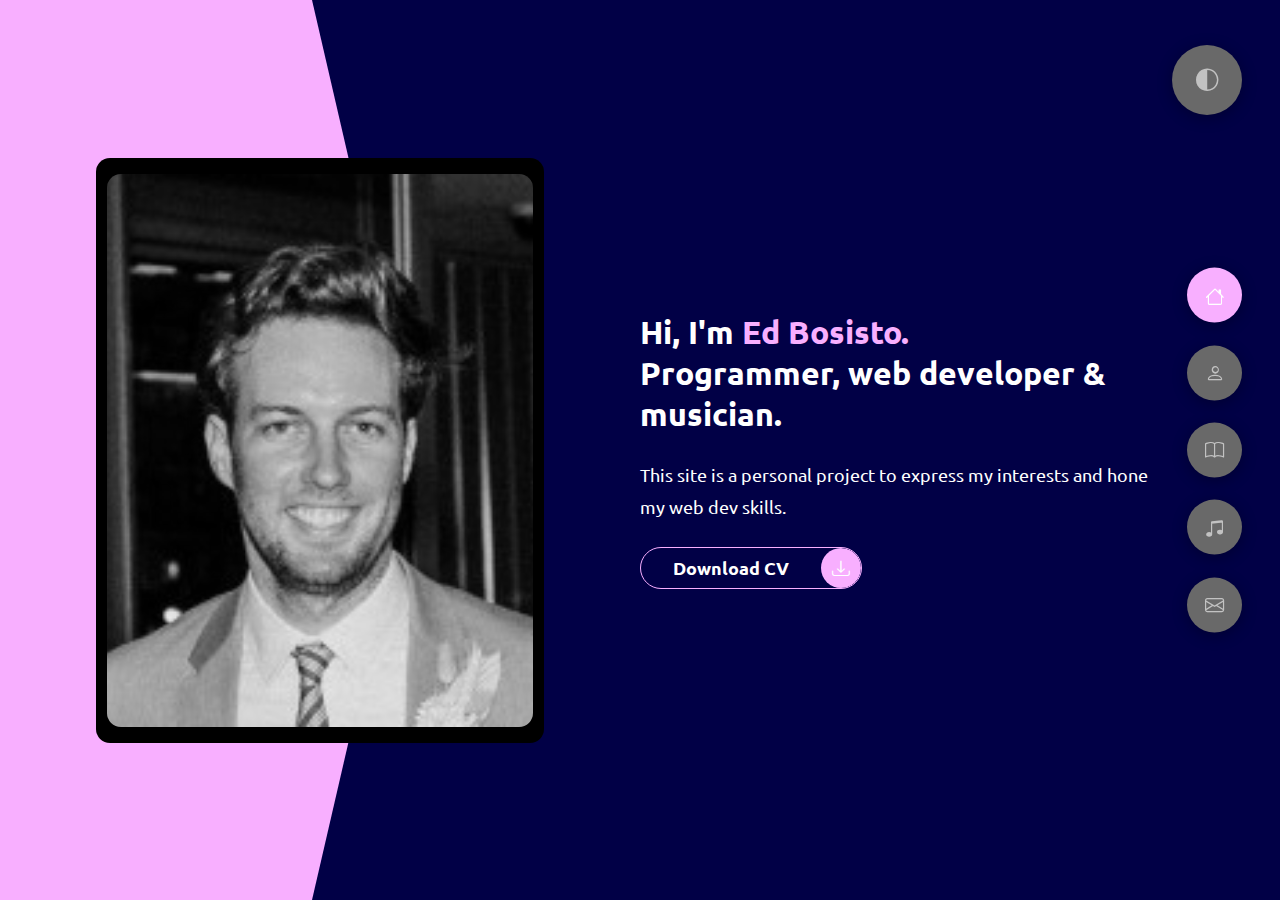
==== index.html @ 9affca3f "updated primary secondary colours" ====
<!DOCTYPE html>
<html lang="en">
<head>
    <meta charset="UTF-8">
    <meta http-equiv="X-UA-Compatible" content="IE=edge">
    <meta name="viewport" content="width=device-width, initial-scale=1.0">
    <title>Ed Bosisto</title>

    <link rel="stylesheet" href="styles/styles.css">

    <!-- Google fonts -->
    <link rel="preconnect" href="https://fonts.googleapis.com">
    <link rel="preconnect" href="https://fonts.gstatic.com" crossorigin>
    <link href="https://fonts.googleapis.com/css2?family=Ubuntu:ital,wght@0,300;0,400;0,500;1,300;1,400&display=swap" rel="stylesheet">

    <!-- Bootstrap icons -->
    <link rel="stylesheet" href="https://cdn.jsdelivr.net/npm/bootstrap-icons@1.9.1/font/bootstrap-icons.css">

    <!-- Favicon -->
    <link rel="icon" href="img/EB-blue-favicon.png">

</head>

<body class="main-content">
    <header class="section sec1 header active" id="home">
        <div class="header-content">
            <div class="left-header">
                <div class="h-shape"></div>
                <div class="image">
                    <img src="img/edbosisto-mug-square.jpg" alt="profile photo">
                </div>
            </div>
            <div class="right-header">
                <h1 class="name">
                    Hi, I'm <span>Ed Bosisto.</span><br>
                    Programmer, web developer & musician.
                </h1>
                <p>
                    This site is a personal project to express my interests and hone my web dev skills.
                </p>
                <div class="btn-con">
                    <a href="files/CV_Edward_Bosisto_2023.pdf" class="main-btn" download="CV_Edward_Bosisto_2023">
                        <span class="btn-text">Download CV</span>
                        <span class="btn-icon"><i class="bi bi-download"></i></span>
                    </a>
                </div>
            </div>
        </div>
    </header>
    <main>
        <section class="section sec2" id="about">
            <div class="main-title">
                <h2>About <span>me</span></h2>
            </div>
            <div class="about-container">
                <div class="left-about">
                    <h4>All about me</h4>
                    <p>I'm an Aussie dad, living in Luxembourg. A self-taught programmer and web developer, I also enjoy playing and recording my own music. I'm currently busy building a company and web app to assist regulated businesses in Luxembourg comply with the local regulator.</p>
                    <div class="btn-con">
                        <a href="files/CV_Edward_Bosisto_2023.pdf" class="main-btn" download="CV_Edward_Bosisto_2023">
                            <span class="btn-text">Download CV</span>
                            <span class="btn-icon"><i class="bi bi-download"></i></span>
                        </a>
                    </div>
                </div>
                <div class="right-about">
                    <div class="about-item">
                        <div class="abt-text">
                            <p class="large-text">30+</p>
                            <p class="small-text">Projects <br> Completed</p>
                        </div>
                    </div>
                    <div class="about-item">
                        <div class="abt-text">
                            <p class="large-text">2</p>
                            <p class="small-text">Beaut <br> kids</p>
                        </div>
                    </div>
                    <div class="about-item">
                        <div class="abt-text">
                            <p class="large-text">8+</p>
                            <p class="small-text">Years of <br> marketing & management</p>
                        </div>
                    </div>
                    <div class="about-item">
                        <div class="abt-text">
                            <p class="large-text">∞</p>
                            <p class="small-text">Opportunities <br> ahead</p>
                        </div>
                    </div>
                </div>
            </div>
            <div class="about-stats">
                <h4 class="stat-title">My Skills</h4>
                <div class="progress-bars">
                    <div class="progress-bar">
                        <p class="progress-title">html5</p>
                        <div class="progress-con">
                            <div class="progress">
                                <span class="html"></span>
                            </div>
                        </div>
                    </div>
                    <div class="progress-bar">
                        <p class="progress-title">css</p>
                        <div class="progress-con">
                            <div class="progress">
                                <span class="css"></span>
                            </div>
                        </div>
                    </div>
                    <div class="progress-bar">
                        <p class="progress-title">js</p>
                        <div class="progress-con">
                            <div class="progress">
                                <span class="js"></span>
                            </div>
                        </div>
                    </div>
                    <div class="progress-bar">
                        <p class="progress-title">python</p>
                        <div class="progress-con">
                            <div class="progress">
                                <span class="python"></span>
                            </div>
                        </div>
                    </div>
                    <div class="progress-bar">
                        <p class="progress-title">C</p>
                        <div class="progress-con">
                            <div class="progress">
                                <span class="c"></span>
                            </div>
                        </div>
                    </div>
                    <div class="progress-bar">
                        <p class="progress-title">SQL</p>
                        <div class="progress-con">
                            <div class="progress">
                                <span class="sql"></span>
                            </div>
                        </div>
                    </div>
                    <div class="progress-bar">
                        <p class="progress-title">django</p>
                        <div class="progress-con">
                            <div class="progress">
                                <span class="django"></span>
                            </div>
                        </div>
                    </div>
                    <div class="progress-bar">
                        <p class="progress-title">flask</p>
                        <div class="progress-con">
                            <div class="progress">
                                <span class="flask"></span>
                            </div>
                        </div>
                    </div>
                    <div class="progress-bar">
                        <p class="progress-title">NodeJS</p>
                        <div class="progress-con">
                            <div class="progress">
                                <span class="nodejs"></span>
                            </div>
                        </div>
                    </div>
                    <div class="progress-bar">
                        <p class="progress-title">React</p>
                        <div class="progress-con">
                            <div class="progress">
                                <span class="react"></span>
                            </div>
                        </div>
                    </div>
                    <div class="progress-bar">
                        <p class="progress-title">ML</p>
                        <div class="progress-con">
                            <div class="progress">
                                <span class="ml"></span>
                            </div>
                        </div>
                    </div>
                </div>
            </div>
            <h4 class="stat-title">My Timeline</h4>
            <div class="timeline">
                <div class="timeline-item">
                    <div class="tl-icon">
                        <i class="bi bi-briefcase"></i>
                    </div>
                    <p class="tl-duration">2022 - present</p>
                    <h5>Director and developer <span>- DesC Compliance Solutions</span></h5>
                    <p>
                        My current project is DesC Compliance Solutions. I am leading development of a web app which will assist regulated businesses in Luxembourg comply with the local regulator.
                    </p>
                </div>
                <div class="timeline-item">
                    <div class="tl-icon">
                        <i class="bi bi-briefcase"></i>
                    </div>
                    <p class="tl-duration">2016 - 2020</p>
                    <h5>Branch Manager <span>- Mitchells Europe</span></h5>
                    <p>
                        Responsible for the day to day operations of Mitchells' European office. Amongst many other tasks, I focussed mainly on expanding, fostering and coordinating all customer and supplier relationships in the EU region. 
                    </p>
                </div>
                <div class="timeline-item">
                    <div class="tl-icon">
                        <i class="bi bi-briefcase"></i>
                    </div>
                    <p class="tl-duration">2013 - 2016</p>
                    <h5>Marketing & Comms Manager <span>- Mitchells Group</span></h5>
                    <p>
                        I oversaw all marketing and branding assignments for the set-up of Mitchells' new branch in Europe. Once established, my role shifted into business development and procurement. 
                    </p>
                </div>
                <div class="timeline-item">
                    <div class="tl-icon">
                        <i class="bi bi-briefcase"></i>
                    </div>
                    <p class="tl-duration">2011 - 2013</p>
                    <h5>Marketing & Comms Exec <span>- Mitchells Equipment</span></h5>
                    <p>
                        Leading a small marketing team, I was responsible for all marketing decisions within the company, including but not limited to; the website, product brocures, competitor research, and trade show attendance.
                    </p>
                </div>
            </div>
        </section>
        <section class="section sec3" id="portfolio">
            <div class="main-title">
                <h2>My <span>Portfolio</span></h2>
            </div>
            <p class="port-text">
                Here are some examples of my work.
            </p>
            <div class="portfolios">
                <div class="portfolio-item">
                    <div class="image">
                        <img src="img/port10.jpg" alt="">
                    </div>
                    <div class="hover-items">
                        <h3>Aussie Day Trader</h3>
                        <div class="icons">
                            <a href="https://github.com/edbosisto/stock-predictor" class="icon" target="_blank">
                                <i class="bi bi-github"></i>
                            </a>
                        </div>
                    </div>
                </div>
                <div class="portfolio-item">
                    <div class="image">
                        <img src="img/port1.png" alt="">
                    </div>
                    <div class="hover-items">
                        <h3>Spotify Playlist Generator</h3>
                        <div class="icons">
                            <a href="https://github.com/edbosisto/Spotify-playlist-generator-python" class="icon" target="_blank">
                                <i class="bi bi-github"></i>
                            </a>
                        </div>
                    </div>
                </div>
                <div class="portfolio-item">
                    <div class="image">
                        <img src="img/port2.png" alt="">
                    </div>
                    <div class="hover-items">
                        <h3>CS50 Final Project - Sports Tipping App</h3>
                        <div class="icons">
                            <a href="https://github.com/edbosisto/t20-tipping" class="icon" target="_blank">
                                <i class="bi bi-github"></i>
                            </a>
                            <a href="https://youtu.be/5MZWWCkBKIg" class="icon" target="_blank">
                                <i class="bi bi-youtube"></i>
                            </a>
                        </div>
                    </div>
                </div>
                <div class="portfolio-item">
                    <div class="image">
                        <img src="img/port3.png" alt="">
                    </div>
                    <div class="hover-items">
                        <h3>Flight Deal Finder</h3>
                        <div class="icons">
                            <a href="https://github.com/edbosisto/flight-deal-finder" class="icon" target="_blank">
                                <i class="bi bi-github"></i>
                            </a>
                        </div>
                    </div>
                </div>
                <div class="portfolio-item">
                    <div class="image">
                        <img src="img/port4.png" alt="">
                    </div>
                    <div class="hover-items">
                        <h3>Surf Alert</h3>
                        <div class="icons">
                            <a href="https://github.com/edbosisto/Surf-alert" class="icon" target="_blank">
                                <i class="bi bi-github"></i>
                            </a>
                        </div>
                    </div>
                </div>
                <div class="portfolio-item">
                    <div class="image">
                        <img src="img/port5.png" alt="">
                    </div>
                    <div class="hover-items">
                        <h3>Machine Learning - Neural Networks</h3>
                        <div class="icons">
                            <a href="https://github.com/edbosisto/deep-neural-network-example" class="icon" target="_blank">
                                <i class="bi bi-github"></i>
                            </a>
                        </div>
                    </div>
                </div>
                <div class="portfolio-item">
                    <div class="image">
                        <img src="img/port6.png" alt="">
                    </div>
                    <div class="hover-items">
                        <h3>JS Pong Game</h3>
                        <div class="icons">
                            <a href="https://github.com/edbosisto/pongclone_js" class="icon" target="_blank">
                                <i class="bi bi-github"></i>
                            </a>
                        </div>
                    </div>
                </div>
                <div class="portfolio-item">
                    <div class="image">
                        <img src="img/port7.png" alt="">
                    </div>
                    <div class="hover-items">
                        <h3>React Movie App</h3>
                        <div class="icons">
                            <a href="https://github.com/edbosisto/react_movie_app" class="icon" target="_blank">
                                <i class="bi bi-github"></i>
                            </a>
                        </div>
                    </div>
                </div>
                <div class="portfolio-item">
                    <div class="image">
                        <img src="img/port8.png" alt="">
                    </div>
                    <div class="hover-items">
                        <h3>Simon Game</h3>
                        <div class="icons">
                            <a href="https://github.com/edbosisto/simon-game" class="icon" target="_blank">
                                <i class="bi bi-github"></i>
                            </a>
                        </div>
                    </div>
                </div>
            </div>
        </section>
        <section class="section sec4" id="music">
            <div class="main-title">
                <h2>My <span>Music</span></h2>
            </div>
            <p class="port-text">
                Music is a hobby, but I love playing, recording, mixing and releasing my own stuff when I get time.
            </p>
            <div class="songs">
                <div class="song-item">
                    <div class="image">
                        <img src="img/Blinding Lights acoustic cover.png" alt="">
                    </div>
                    <div class="hover-items">
                        <h3>Blinding Lights</h3>
                        <div class="icons">
                            <a href="https://open.spotify.com/artist/3NBjNRK4pB1Wua59xARRiu" class="icon" target="_blank">
                                <i class="bi bi-spotify"></i>
                            </a>
                            <a href="https://soundcloud.com/edward-bosisto/blinding-lights-the-weeknd" class="icon" target="_blank">
                                <i class="bi bi-cloud-check"></i>
                            </a>
                            <a href="https://edbosisto.bandcamp.com/" class="icon" target="_blank">
                                <i class="bi bi-file-music"></i>
                            </a>
                            <a href="https://www.youtube.com/watch?v=c77vS2qeilQ" class="icon" target="_blank">
                                <i class="bi bi-youtube"></i>
                            </a>
                        </div>
                    </div>
                </div>
                <div class="song-item">
                    <div class="image">
                        <img src="img/Mrs. Robinson - thumbnail.png" alt="">
                    </div>
                    <div class="hover-items">
                        <h3>Mrs Robinson</h3>
                        <div class="icons">
                            <a href="https://open.spotify.com/artist/3NBjNRK4pB1Wua59xARRiu" class="icon" target="_blank">
                                <i class="bi bi-spotify"></i>
                            </a>
                            <a href="https://soundcloud.com/edward-bosisto/mrs-robinson-simon-and-garfunkel-cover" class="icon" target="_blank">
                                <i class="bi bi-cloud-check"></i>
                            </a>
                            <a href="https://edbosisto.bandcamp.com/" class="icon" target="_blank">
                                <i class="bi bi-file-music"></i>
                            </a>
                            <a href="https://www.youtube.com/watch?v=HB9BbyTdFew" class="icon" target="_blank">
                                <i class="bi bi-youtube"></i>
                            </a>
                        </div>
                    </div>
                </div>
                <div class="song-item">
                    <div class="image">
                        <img src="img/reckenthal-album-cover.png" alt="">
                    </div>
                    <div class="hover-items">
                        <h3>Oooh La La</h3>
                        <div class="icons">
                            <a href="https://open.spotify.com/artist/3NBjNRK4pB1Wua59xARRiu" class="icon" target="_blank">
                                <i class="bi bi-spotify"></i>
                            </a>
                            <a href="https://soundcloud.com/edward-bosisto/oooh-la-la" class="icon" target="_blank">
                                <i class="bi bi-cloud-check"></i>
                            </a>
                            <a href="https://edbosisto.bandcamp.com/" class="icon" target="_blank">
                                <i class="bi bi-file-music"></i>
                            </a>
                            <a href="https://www.youtube.com/watch?v=ENVR7jZuc58" class="icon" target="_blank">
                                <i class="bi bi-youtube"></i>
                            </a>
                        </div>
                    </div>
                </div>
                <div class="song-item">
                    <div class="image">
                        <img src="img/Throw your arms around me (cover).png" alt="">
                    </div>
                    <div class="hover-items">
                        <h3>Throw Your Arms Around Me</h3>
                        <div class="icons">
                            <a href="https://open.spotify.com/artist/3NBjNRK4pB1Wua59xARRiu" class="icon" target="_blank">
                                <i class="bi bi-spotify"></i>
                            </a>
                            <a href="https://soundcloud.com/edward-bosisto/throw-your-arms-around-me" class="icon" target="_blank">
                                <i class="bi bi-cloud-check"></i>
                            </a>
                            <a href="https://edbosisto.bandcamp.com/" class="icon" target="_blank">
                                <i class="bi bi-file-music"></i>
                            </a>
                            <a href="https://www.youtube.com/watch?v=kt49akadAvc" class="icon" target="_blank">
                                <i class="bi bi-youtube"></i>
                            </a>
                        </div>
                    </div>
                </div>
                <div class="song-item">
                    <div class="image">
                        <img src="img/Black Velvet Band thumb.png" alt="">
                    </div>
                    <div class="hover-items">
                        <h3>Black Velvet Band</h3>
                        <div class="icons">
                            <a href="https://open.spotify.com/artist/3NBjNRK4pB1Wua59xARRiu" class="icon" target="_blank">
                                <i class="bi bi-spotify"></i>
                            </a>
                            <a href="https://soundcloud.com/edward-bosisto/" class="icon" target="_blank">
                                <i class="bi bi-cloud-check"></i>
                            </a>
                            <a href="https://edbosisto.bandcamp.com/" class="icon" target="_blank">
                                <i class="bi bi-file-music"></i>
                            </a>
                            <a href="https://www.youtube.com/watch?v=8LwoU-BD7ao" class="icon" target="_blank">
                                <i class="bi bi-youtube"></i>
                            </a>
                        </div>
                    </div>
                </div>
                <div class="song-item">
                    <div class="image">
                        <img src="img/Father and Son thumb.png" alt="">
                    </div>
                    <div class="hover-items">
                        <h3>Father and Son</h3>
                        <div class="icons">
                            <a href="https://open.spotify.com/artist/3NBjNRK4pB1Wua59xARRiu" class="icon" target="_blank">
                                <i class="bi bi-spotify"></i>
                            </a>
                            <a href="https://soundcloud.com/edward-bosisto/" class="icon" target="_blank">
                                <i class="bi bi-cloud-check"></i>
                            </a>
                            <a href="https://edbosisto.bandcamp.com/" class="icon" target="_blank">
                                <i class="bi bi-file-music"></i>
                            </a>
                            <a href="https://www.youtube.com/watch?v=6r9nNzRQuNE" class="icon" target="_blank">
                                <i class="bi bi-youtube"></i>
                            </a>
                        </div>
                    </div>
                </div>
                <div class="song-item">
                    <div class="image">
                        <img src="img/Ring of Fire - thumb2.png" alt="">
                    </div>
                    <div class="hover-items">
                        <h3>Ring of Fire</h3>
                        <div class="icons">
                            <a href="https://open.spotify.com/artist/3NBjNRK4pB1Wua59xARRiu" class="icon" target="_blank">
                                <i class="bi bi-spotify"></i>
                            </a>
                            <a href="https://soundcloud.com/edward-bosisto/" class="icon" target="_blank">
                                <i class="bi bi-cloud-check"></i>
                            </a>
                            <a href="https://edbosisto.bandcamp.com/" class="icon" target="_blank">
                                <i class="bi bi-file-music"></i>
                            </a>
                            <a href="https://www.youtube.com/watch?v=JF_L5X7jvMc" class="icon" target="_blank">
                                <i class="bi bi-youtube"></i>
                            </a>
                        </div>
                    </div>
                </div>
                <div class="song-item">
                    <div class="image">
                        <img src="img/Blowin in the wind.png" alt="">
                    </div>
                    <div class="hover-items">
                        <h3>Blowin' in the Wind</h3>
                        <div class="icons">
                            <a href="https://open.spotify.com/artist/3NBjNRK4pB1Wua59xARRiu" class="icon" target="_blank">
                                <i class="bi bi-spotify"></i>
                            </a>
                            <a href="https://soundcloud.com/edward-bosisto/" class="icon" target="_blank">
                                <i class="bi bi-cloud-check"></i>
                            </a>
                            <a href="https://edbosisto.bandcamp.com/" class="icon" target="_blank">
                                <i class="bi bi-file-music"></i>
                            </a>
                            <a href="https://www.youtube.com/watch?v=E3gH4OjAnlw" class="icon" target="_blank">
                                <i class="bi bi-youtube"></i>
                            </a>
                        </div>
                    </div>
                </div>
                <div class="song-item">
                    <div class="image">
                        <img src="img/Baby Shark thumb.png" alt="">
                    </div>
                    <div class="hover-items">
                        <h3>Baby Shark</h3>
                        <div class="icons">
                            <a href="https://open.spotify.com/artist/3NBjNRK4pB1Wua59xARRiu" class="icon" target="_blank">
                                <i class="bi bi-spotify"></i>
                            </a>
                            <a href="https://soundcloud.com/edward-bosisto/" class="icon" target="_blank">
                                <i class="bi bi-cloud-check"></i>
                            </a>
                            <a href="https://edbosisto.bandcamp.com/" class="icon" target="_blank">
                                <i class="bi bi-file-music"></i>
                            </a>
                            <a href="https://www.youtube.com/watch?v=HsF7fZrNPDI" class="icon" target="_blank">
                                <i class="bi bi-youtube"></i>
                            </a>
                        </div>
                    </div>
                </div>
            </div>
        </section>
        <!-- <section class="section sec5" id="blog">
            <div class="blog-content">
                <div class="main-title">
                    <h2>My <span>Blog</span></h2>
                </div>
                <div class="blogs">
                    <div class="blog">
                        <img src="img/blog1.png" alt="">
                        <div class="blog-text">
                            <h4>
                                Blog Title
                            </h4>
                            <p>
                                Lorem ipsum dolor sit amet, consectetur adipiscing elit, sed do eiusmod tempor incididunt ut labore et dolore magna aliqua. Odio facilisis mauris sit amet. A erat nam at lectus urna duis convallis.
                            </p>
                        </div>
                    </div>
                    <div class="blog">
                        <img src="img/blog2.png" alt="">
                        <div class="blog-text">
                            <h4>
                                Blog Title 2
                            </h4>
                            <p>
                                Lorem ipsum dolor sit amet, consectetur adipiscing elit, sed do eiusmod tempor incididunt ut labore et dolore magna aliqua. Odio facilisis mauris sit amet. A erat nam at lectus urna duis convallis.
                            </p>
                        </div>
                    </div>
                    <div class="blog">
                        <img src="img/blog3.png" alt="">
                        <div class="blog-text">
                            <h4>
                                Blog Title 3
                            </h4>
                            <p>
                                Lorem ipsum dolor sit amet, consectetur adipiscing elit, sed do eiusmod tempor incididunt ut labore et dolore magna aliqua. Odio facilisis mauris sit amet. A erat nam at lectus urna duis convallis.
                            </p>
                        </div>
                    </div>
                    <div class="blog">
                        <img src="img/blog4.png" alt="">
                        <div class="blog-text">
                            <h4>
                                Blog Title 4
                            </h4>
                            <p>
                                Lorem ipsum dolor sit amet, consectetur adipiscing elit, sed do eiusmod tempor incididunt ut labore et dolore magna aliqua. Odio facilisis mauris sit amet. A erat nam at lectus urna duis convallis.
                            </p>
                        </div>
                    </div>
                    <div class="blog">
                        <img src="img/blog5.png" alt="">
                        <div class="blog-text">
                            <h4>
                                Blog Title 5
                            </h4>
                            <p>
                                Lorem ipsum dolor sit amet, consectetur adipiscing elit, sed do eiusmod tempor incididunt ut labore et dolore magna aliqua. Odio facilisis mauris sit amet. A erat nam at lectus urna duis convallis.
                            </p>
                        </div>
                    </div>
                    <div class="blog">
                        <img src="img/blog6.png" alt="">
                        <div class="blog-text">
                            <h4>
                                Blog Title 6
                            </h4>
                            <p>
                                Lorem ipsum dolor sit amet, consectetur adipiscing elit, sed do eiusmod tempor incididunt ut labore et dolore magna aliqua. Odio facilisis mauris sit amet. A erat nam at lectus urna duis convallis.
                            </p>
                        </div>
                    </div>
                </div>
            </div>
        </section> -->
        <section class="section sec6" id="contact">
            <div class="contact-container">
                <div class="main-title">
                    <h2>Contact <span>Me</span></h2>
                </div>
                <div class="contact-content-con">
                    <div class="left-contact">
                        <h4>Contact Me</h4>
                        <p>
                            Drop me a line on social media. Or maybe you just wanna buy my music?
                        </p>
                        <div class="contact-info">
                            <div class="contact-item">
                                <div class="icon">
                                    <i class="bi bi-geo-alt-fill"></i>
                                    Location
                                </div>
                                <p>
                                    Strassen, Luxembourg
                                </p>
                            </div>
                            <div class="contact-item">
                                <div class="icon">
                                    <i class="bi bi-envelope-fill"></i>
                                    Email
                                </div>
                                <p>
                                    Use the contact form
                                </p>
                            </div>
                            <!-- <div class="contact-item">
                                <div class="icon">
                                    <i class="bi bi-phone"></i>
                                    Phone
                                </div>
                                <p>
                                    00352 661 255 153
                                </p>
                            </div> -->
                        </div>
                        <div class="contact-icons">
                            <div class="contact-icon">
                                <a href="https://twitter.com/edbosisto" target="_blank">
                                    <i class="bi bi-twitter"></i>
                                </a>
                                <a href="https://www.instagram.com/edbosisto/" target="_blank">
                                    <i class="bi bi-instagram"></i>
                                </a>
                                <a href="https://www.youtube.com/channel/UC5zPRGl_d61PkL25b0gmbJA" target="_blank">
                                    <i class="bi bi-youtube"></i>
                                </a>
                                <a href="https://soundcloud.com/edward-bosisto/" target="_blank">
                                    <i class="bi bi-cloud"></i>
                                </a>
                                <a href="https://open.spotify.com/artist/3NBjNRK4pB1Wua59xARRiu" target="_blank">
                                    <i class="bi bi-spotify"></i>
                                </a>
                                <a href="https://music.apple.com/us/artist/ed-bosisto/1599062762" target="_blank">
                                    <i class="bi bi-apple"></i>
                                </a>
                            </div>
                        </div>
                    </div>
                    <div class="right-contact">
                        <form class="contact-form" action="https://formsubmit.co/edbosisto@gmail.com" method="POST">
                            <div class="input-control i-c-2">
                                <input type="text" required name="name" placeholder="YOUR NAME">
                                <input type="text" required name="mail" placeholder="YOUR EMAIL">
                                <input type="hidden" name="_next" value="https://edbosisto.github.io/thanks.html">
                            </div>
                            <div class="input-control">
                                <input type="text" required name="subject" placeholder="ENTER SUBJECT">
                            </div>
                            <div class="input-control">
                                <textarea name="message" id="" cols="15" rows="8" placeholder="Your message..."></textarea>
                            </div>
                            <div class="submit-con">
                                <button type="submit" name="submit" class="send-btn">
                                        <span class="btn-text">SEND</span>
                                        <span class="btn-icon"><i class="bi bi-send"></i></span>
                                </button>
                            </div>
                        </form>
                    </div>
                </div>
            </div>
        </section>
    </main>

    <div class="controls">
        <div class="control control-1 active-btn" data-id="home">
            <i class="bi bi-house"></i>
        </div>
        <div class="control control-2" data-id="about">
            <i class="bi bi-person"></i>
        </div>
        <div class="control control-3" data-id="portfolio">
            <i class="bi bi-book"></i>
        </div>
        <div class="control control-4" data-id="music">
            <i class="bi bi-music-note-beamed"></i>
        </div>
        <!-- <div class="control control-5" data-id="blog">
            <i class="bi bi-card-text"></i>
        </div> -->
        <div class="control control-6" data-id="contact">
            <i class="bi bi-envelope"></i>
        </div>
    </div>

    <div class="theme-btn">
        <i class="bi bi-circle-half"></i>
    </div>

    <script src="app.js"></script>
    
</body>
</html>
---- styles/styles.css ----
* {
  margin: 0;
  padding: 0;
  box-sizing: border-box;
  list-style: none;
}

:root {
  --color-primary: #010046;
  --color-secondary: rgb(248, 175, 255);
  --color-white: white;
  --color-black: black;
  --color-grey0: rgb(212, 212, 212);
  --color-grey1: rgb(194, 194, 194);
  --color-grey2: rgb(168, 168, 168);
  --color-grey3: rgb(134, 134, 134);
  --color-grey4: rgb(105, 105, 105);
  --color-grey5: rgb(66, 66, 66);
  --color-grey6: rgb(39, 39, 39);
  --br-sm-2: 14px;
  --box-shadow-1: 0 3px 15px rgba(0, 0, 0, 0.3);
}

.light-mode {
  --color-primary: rgb(250, 250, 250);
  --color-secondary: #00aedf;
  --color-white: rgb(105, 105, 105);
  --color-black: black;
  --color-grey0: rgb(212, 212, 212);
  --color-grey1: rgb(194, 194, 194);
  --color-grey2: rgb(168, 168, 168);
  --color-grey3: rgb(134, 134, 134);
  --color-grey4: rgb(105, 105, 105);
  --color-grey5: rgb(66, 66, 66);
  --color-grey6: rgb(218, 218, 218);
  --br-sm-2: 14px;
  --box-shadow-1: 0 3px 15px rgba(0, 0, 0, 0.3);
}

body {
  background-color: var(--color-primary);
  font-family: "Ubuntu", sans-serif;
  font-size: 1.1rem;
  color: var(--color-white);
  transition: all 0.4s ease-in-out;
}

a {
  display: inline-block;
  text-decoration: none;
  color: inherit;
  font-family: inherit;
}

header {
  min-height: 100vh;
  color: var(--color-white);
  overflow: hidden;
}

section {
  min-height: 100vh;
  width: 100%;
  position: absolute;
  left: 0;
  top: 0;
  padding: 3rem 18rem;
}

.section {
  opacity: 1;
  background-color: var(--color-primary);
}

.sec1 {
  display: none;
  transform: translateY(0) scale(1);
}

.sec2 {
  display: none;
  transform: translateY(0) scale(1);
}

.sec3 {
  display: none;
  transform: translateY(0) scale(1);
}

.sec4 {
  display: none;
  transform: translateY(0) scale(1);
}

.sec5 {
  display: none;
  transform: translateY(0) scale(1);
}

.sec6 {
  display: none;
  transform: translateY(0) scale(1);
}

.active {
  display: block;
  animation: fadeInAnim 1s ease-in;
}
@keyframes fadeInAnim {
  0% {
    opacity: 0;
  }
  100% {
    opacity: 1;
  }
}

.controls {
  position: fixed;
  z-index: 10;
  top: 50%;
  right: 3%;
  display: flex;
  flex-direction: column;
  align-items: center;
  justify-content: center;
  transform: translateY(-50%);
}
.controls .active-btn {
  background-color: var(--color-secondary) !important;
  transition: all 0.4s ease-in-out;
}
.controls .active-btn i {
  color: var(--color-white) !important;
}
.controls .control {
  padding: 1rem;
  cursor: pointer;
  background-color: var(--color-grey4);
  width: 55px;
  height: 55px;
  border-radius: 50%;
  display: flex;
  justify-content: center;
  align-items: center;
  margin: 0.7rem 0;
  box-shadow: var(--box-shadow-1);
}
.controls .control i {
  font-size: 1.2rem;
  color: var(--color-grey1);
  pointer-events: none;
}

.theme-btn {
  top: 5%;
  right: 3%;
  width: 70px;
  height: 70px;
  border-radius: 50%;
  background-color: var(--color-grey4);
  cursor: pointer;
  position: fixed;
  display: flex;
  align-items: center;
  justify-content: center;
  box-shadow: 0 3px 15px rgba(0, 0, 0, 0.3);
  transition: all 0.1s ease-in-out;
}
.theme-btn:active {
  transform: translateY(-5px);
}
.theme-btn i {
  font-size: 1.4rem;
  color: var(--color-grey1);
  pointer-events: none;
}

.header-content {
  display: grid;
  grid-template-columns: repeat(2, 1fr);
  min-height: 100vh;
}
.header-content .left-header {
  display: flex;
  align-items: center;
  position: relative;
}
.header-content .left-header .h-shape {
  transition: all 0.4s ease-in-out;
  width: 65%;
  height: 100%;
  background-color: var(--color-secondary);
  position: absolute;
  left: 0;
  top: 0;
  z-index: -1;
  -webkit-clip-path: polygon(0% 0%, 75% 0%, 100% 50%, 75% 100%, 0% 100%);
          clip-path: polygon(0% 0%, 75% 0%, 100% 50%, 75% 100%, 0% 100%);
}
.header-content .left-header .image {
  border-radius: var(--br-sm-2);
  width: 60%;
  height: 65%;
  margin-left: 9rem;
  background-color: var(--color-black);
  padding: 1rem 0;
  transition: all 0.4s ease-in-out;
  display: flex;
  justify-content: center;
}
.header-content .left-header .image img {
  width: 95%;
  max-height: 100%;
  -o-object-fit: cover;
     object-fit: cover;
  border-radius: var(--br-sm-2);
  transition: all 0.4s ease-in-out;
  filter: grayscale(100%);
}
.header-content .left-header .image img:hover {
  filter: grayscale(0);
}
.header-content .right-header {
  display: flex;
  flex-direction: column;
  justify-content: center;
  padding-right: 18rem;
}
.header-content .right-header .name {
  font-size: 3rem;
}
.header-content .right-header .name span {
  color: var(--color-secondary);
}
.header-content .right-header p {
  margin: 1.5rem 0;
  line-height: 2rem;
}

.about-container {
  display: grid;
  grid-template-columns: repeat(2, 1fr);
  padding-top: 3.5rem;
  padding-bottom: 5rem;
}
.about-container .right-about {
  display: grid;
  grid-template-columns: repeat(2, 1fr);
  gap: 2rem;
}
.about-container .right-about .about-item {
  border: 1px solid var(--color-grey-5);
  border-radius: 5px;
  transition: all 0.4s ease-in-out;
  box-shadow: var(--box-shadow-1);
}
.about-container .right-about .about-item:hover {
  cursor: default;
  transform: translateY(-5px);
  border: 1px solid var(--color-secondary);
  box-shadow: var(--box-shadow-1);
}
.about-container .right-about .about-item .abt-text {
  padding: 1.5rem;
  display: flex;
  flex-direction: column;
}
.about-container .right-about .about-item .abt-text .large-text {
  font-size: 3rem;
  font-weight: 700;
  color: var(--color-secondary);
}
.about-container .right-about .about-item .abt-text .small-text {
  padding-left: 3rem;
  position: relative;
  text-transform: uppercase;
  font-size: 1.2rem;
  color: var(--color-grey1);
  letter-spacing: 2px;
}
.about-container .right-about .about-item .abt-text .small-text::before {
  content: "";
  position: absolute;
  left: 0;
  top: 15px;
  width: 2rem;
  height: 2px;
  background-color: var(--color-grey5);
}
.about-container .left-about {
  padding-right: 5rem;
}
.about-container .left-about p {
  line-height: 2rem;
  padding: 1rem 0;
  color: var(--color-grey2);
}
.about-container .left-about h4 {
  font-size: 2rem;
  text-transform: uppercase;
}

.about-stats {
  padding-bottom: 4rem;
}
.about-stats .progress-bars {
  display: grid;
  grid-template-columns: repeat(6, 1fr);
  gap: 2rem;
}
.about-stats .progress-bars .progress-bar {
  display: flex;
  flex-direction: column;
  border: 1px solid var(--color-grey3);
  transition: all 0.4s ease-in-out;
  box-shadow: var(--box-shadow-1);
  border-radius: 5%;
}
.about-stats .progress-bars .progress-bar .progress-title {
  text-transform: uppercase;
  font-weight: 500;
  text-align: center;
  margin-bottom: 0.5rem;
}
.about-stats .progress-bars .progress-bar .progress-con {
  display: flex;
  align-items: center;
}
.about-stats .progress-bars .progress-bar .progress-con .prog-text {
  color: var(--color-grey2);
}
.about-stats .progress-bars .progress-bar .progress-con .progress {
  width: 100%;
  height: 0.45rem;
  background-color: var(--color-grey4);
  position: relative;
}
.about-stats .progress-bars .progress-bar .progress-con .progress span {
  position: absolute;
  top: 0;
  left: 0;
  height: 100%;
  background-color: var(--color-secondary);
  transition: all 0.4s ease-in-out;
  width: 60%;
}
.about-stats .progress-bars .progress-bar .progress-con .progress .html {
  width: 90%;
}
.about-stats .progress-bars .progress-bar .progress-con .progress .css {
  width: 75%;
}
.about-stats .progress-bars .progress-bar .progress-con .progress .js {
  width: 75%;
}
.about-stats .progress-bars .progress-bar .progress-con .progress .python {
  width: 85%;
}
.about-stats .progress-bars .progress-bar .progress-con .progress .c {
  width: 75%;
}
.about-stats .progress-bars .progress-bar .progress-con .progress .sql {
  width: 80%;
}
.about-stats .progress-bars .progress-bar .progress-con .progress .django {
  width: 85%;
}
.about-stats .progress-bars .progress-bar .progress-con .progress .flask {
  width: 75%;
}
.about-stats .progress-bars .progress-bar .progress-con .progress .nodejs {
  width: 65%;
}
.about-stats .progress-bars .progress-bar .progress-con .progress .react {
  width: 70%;
}
.about-stats .progress-bars .progress-bar .progress-con .progress .ml {
  width: 80%;
}
.about-stats .progress-bars .progress-bar:hover {
  cursor: default;
  transform: translateY(-3px);
  border: 1px solid var(--color-secondary);
  box-shadow: var(--box-shadow-1);
}

.stat-title {
  text-transform: uppercase;
  font-size: 1.4rem;
  text-align: center;
  padding: 3.5rem 0;
  position: relative;
}
.stat-title::before {
  content: "";
  position: absolute;
  left: 50%;
  top: 0;
  width: 40%;
  height: 1px;
  background-color: var(--color-grey5);
  transform: translateX(-50%);
}

.timeline {
  display: grid;
  grid-template-columns: repeat(2, 1fr);
  gap: 2rem;
  padding-bottom: 3rem;
}
.timeline .timeline-item {
  position: relative;
  padding-left: 3rem;
  border-left: 1px solid var(--color-grey5);
}
.timeline .timeline-item .tl-icon {
  position: absolute;
  left: -27px;
  top: 0;
  background-color: var(--color-secondary);
  width: 50px;
  height: 50px;
  border-radius: 50%;
  display: flex;
  align-items: center;
  justify-content: center;
}
.timeline .timeline-item .tl-icon i {
  font-size: 1.3rem;
}
.timeline .timeline-item .tl-duration {
  padding: 0.2rem 0.6rem;
  background-color: var(--color-grey5);
  border-radius: 15px;
  display: inline-block;
  font-size: 0.8rem;
  text-transform: uppercase;
  font-weight: 500;
}
.timeline .timeline-item h5 {
  padding: 1rem 0;
  text-transform: uppercase;
  font-size: 1.3rem;
  font-weight: 600;
}
.timeline .timeline-item h5 span {
  color: var(--color-grey2);
  font-weight: 500;
  font-size: 1.2rem;
}
.timeline .timeline-item p {
  color: var(--color-grey2);
}

.port-text {
  padding: 2rem 0;
  text-align: center;
}

.portfolios {
  display: grid;
  grid-template-columns: repeat(3, 1fr);
  gap: 2rem;
  margin-top: 3rem;
}
.portfolios .portfolio-item {
  position: relative;
}
.portfolios .portfolio-item img {
  width: 100%;
  height: 300px;
  -o-object-fit: cover;
     object-fit: cover;
  border-radius: 15px;
}
.portfolios .portfolio-item .hover-items {
  width: 100%;
  height: 100%;
  background-color: var(--color-secondary);
  position: absolute;
  left: 0;
  top: 0;
  border-radius: 15px;
  display: flex;
  justify-content: center;
  align-items: center;
  flex-direction: column;
  opacity: 0;
  transform: scale(0);
  transition: all 0.4s ease-in-out;
}
.portfolios .portfolio-item .hover-items h3 {
  font-size: 1.5rem;
  margin-bottom: 1.5rem;
  color: var(--color-white);
  text-align: center;
  padding: 0 0.5rem;
}
.portfolios .portfolio-item .hover-items .icons {
  display: flex;
  justify-content: center;
  align-items: center;
}
.portfolios .portfolio-item .hover-items .icons .icon {
  background-color: var(--color-primary);
  border-radius: 50%;
  width: 50px;
  height: 50px;
  display: flex;
  align-items: center;
  justify-content: center;
  margin: 0 1rem;
  cursor: pointer;
  transition: all 0.4s ease-in-out;
}
.portfolios .portfolio-item .hover-items .icons .icon i {
  font-size: 1.5rem;
  color: var(--color-white);
  margin: 0 1rem;
}
.portfolios .portfolio-item .hover-items .icons .icon:hover {
  background-color: var(--color-white);
}
.portfolios .portfolio-item .hover-items .icons .icon:hover i {
  color: var(--color-primary);
}

.portfolio-item:hover .hover-items {
  opacity: 1;
  transform: scale(1);
}

.songs {
  display: grid;
  grid-template-columns: repeat(3, 1fr);
  gap: 2rem;
  margin-top: 3rem;
}
.songs .song-item {
  position: relative;
}
.songs .song-item img {
  width: 100%;
  height: 300px;
  -o-object-fit: cover;
     object-fit: cover;
  border-radius: 15px;
}
.songs .song-item .hover-items {
  width: 100%;
  height: 100%;
  background-color: var(--color-secondary);
  position: absolute;
  left: 0;
  top: 0;
  border-radius: 15px;
  display: flex;
  justify-content: center;
  align-items: center;
  flex-direction: column;
  opacity: 0;
  transform: scale(0);
  transition: all 0.4s ease-in-out;
}
.songs .song-item .hover-items h3 {
  font-size: 1.5rem;
  margin-bottom: 1.5rem;
  color: var(--color-white);
  text-align: center;
  padding: 0 0.5rem;
}
.songs .song-item .hover-items .icons {
  display: flex;
  justify-content: center;
  align-items: center;
}
.songs .song-item .hover-items .icons .icon {
  background-color: var(--color-primary);
  border-radius: 50%;
  width: 50px;
  height: 50px;
  display: flex;
  align-items: center;
  justify-content: center;
  margin: 0 0.5rem;
  cursor: pointer;
  transition: all 0.4s ease-in-out;
}
.songs .song-item .hover-items .icons .icon i {
  font-size: 1.5rem;
  color: var(--color-white);
  margin: 0 1rem;
}
.songs .song-item .hover-items .icons .icon:hover {
  background-color: var(--color-white);
}
.songs .song-item .hover-items .icons .icon:hover i {
  color: var(--color-primary);
}

.song-item:hover .hover-items {
  opacity: 1;
  transform: scale(1);
}

.blogs {
  display: grid;
  grid-template-columns: repeat(3, 1fr);
  gap: 2rem;
  margin-top: 3rem;
}
.blogs .blog {
  position: relative;
  background-color: var(--color-grey5);
  border-radius: 5px;
  box-shadow: 1px 1px 20px rgba(0, 0, 0, 0.1);
  transition: all 0.4s ease-in-out;
}
.blogs .blog:hover {
  box-shadow: 1px 1px 20px rgba(0, 0, 0, 0.3);
  transform: translateY(-5px);
  transition: all 0.4s ease-in-out;
}
.blogs .blog:hover img {
  filter: grayscale(0);
  transform: scale(1.1);
  box-shadow: 0px 4px 15px rgba(0, 0, 0, 0.8);
}
.blogs .blog img {
  width: 100%;
  height: 300px;
  -o-object-fit: cover;
     object-fit: cover;
  border-top-left-radius: 5px;
  border-top-right-radius: 5px;
  filter: grayscale(100%);
  transition: all 0.4s ease-in-out;
}
.blogs .blog .blog-text {
  margin-top: -7px;
  padding: 1.1rem;
  border-top: 8px solid var(--color-secondary);
}
.blogs .blog .blog-text h4 {
  font-size: 1.5rem;
  margin-bottom: 0.7rem;
  transition: all 0.4s ease-in-out;
  cursor: pointer;
}
.blogs .blog .blog-text h4:hover {
  color: var(--color-secondary);
}
.blogs .blog .blog-text p {
  color: var(--color-grey2);
  line-height: 2rem;
  padding-bottom: 1rem;
}

.contact-content-con {
  display: flex;
  padding-top: 3.5rem;
}
.contact-content-con .left-contact {
  flex: 2;
}
.contact-content-con .left-contact h4 {
  margin-top: 1rem;
  font-size: 2rem;
  text-transform: uppercase;
}
.contact-content-con .left-contact p {
  margin: 1rem 0;
  line-height: 2rem;
}
.contact-content-con .left-contact .contact-info .contact-item {
  display: flex;
  align-items: center;
  justify-content: space-between;
}
.contact-content-con .left-contact .contact-info .contact-item p {
  margin: 0.3rem 0 !important;
  padding: 0 !important;
}
.contact-content-con .left-contact .contact-info .contact-item .icon {
  display: grid;
  grid-template-columns: 40px 1fr;
}
.contact-content-con .left-contact .contact-info .contact-item .icon i {
  display: flex;
  align-items: center;
  font-size: 1.3rem;
}
.contact-content-con .left-contact .contact-icons {
  display: flex;
  align-items: center;
  justify-content: center;
}
.contact-content-con .left-contact .contact-icons .contact-icon {
  display: flex;
  margin-top: 2rem;
}
.contact-content-con .left-contact .contact-icons .contact-icon a {
  display: flex;
  align-items: center;
  justify-content: center;
  color: var(--color-black);
  background-color: var(--color-grey3);
  cursor: pointer;
  width: 50px;
  height: 50px;
  border-radius: 50%;
  margin: 0 0.4rem;
  transition: all 0.4s ease-in-out;
}
.contact-content-con .left-contact .contact-icons .contact-icon a:hover {
  background-color: var(--color-secondary);
}
.contact-content-con .left-contact .contact-icons .contact-icon a:hover i {
  color: var(--color-primary);
}
.contact-content-con .left-contact .contact-icons .contact-icon a i {
  display: flex;
  align-items: center;
  justify-content: center;
  font-size: 1.3rem;
}
.contact-content-con .right-contact {
  flex: 3;
  margin-left: 3rem;
}
.contact-content-con .right-contact .input-control {
  margin: 1.5rem 0;
}
.contact-content-con .right-contact .input-control input, .contact-content-con .right-contact .input-control textarea {
  border-radius: 30px;
  font-weight: inherit;
  font-size: inherit;
  font-family: inherit;
  padding: 0.8rem 1.1rem;
  border: none;
  outline: none;
  background-color: var(--color-grey6);
  width: 100%;
  color: var(--color-white);
  resize: none;
}
.contact-content-con .right-contact .i-c-2 {
  display: flex;
}
.contact-content-con .right-contact .i-c-2 :last-child {
  margin-left: 1.5rem;
}
.contact-content-con .right-contact .send-btn {
  border-radius: 40px;
  color: inherit;
  font-weight: 600;
  position: relative;
  border: 1px solid var(--color-secondary);
  display: flex;
  align-self: flex-start;
  display: flex;
  align-items: center;
  overflow: hidden;
  z-index: 1;
}
.contact-content-con .right-contact .send-btn .btn-text {
  padding: 0 2rem;
}
.contact-content-con .right-contact .send-btn .btn-icon {
  color: var(--color-white);
  width: 40px;
  height: 40px;
  background-color: var(--color-secondary);
  display: flex;
  align-items: center;
  justify-content: center;
  border-radius: 50%;
  padding: 1rem;
}
.contact-content-con .right-contact .send-btn::before {
  content: "";
  position: absolute;
  top: 0;
  right: 0;
  transform: translateX(100%);
  transition: all 0.4s ease-in-out;
  z-index: -1;
}
.contact-content-con .right-contact .send-btn:hover::before {
  width: 100%;
  height: 100%;
  background-color: var(--color-secondary);
  transform: translateX(0);
}

.thanks h3 {
  padding: 1rem;
}
.thanks .btn-con {
  padding: 1rem;
}

.btn-con {
  display: flex;
  align-self: flex-start;
}

.main-btn {
  border-radius: 40px;
  color: inherit;
  font-weight: 600;
  position: relative;
  border: 1px solid var(--color-secondary);
  display: flex;
  align-self: flex-start;
  display: flex;
  align-items: center;
  overflow: hidden;
}
.main-btn .btn-text {
  padding: 0 2rem;
}
.main-btn .btn-icon {
  color: var(--color-white);
  width: 40px;
  height: 40px;
  background-color: var(--color-secondary);
  display: flex;
  align-items: center;
  justify-content: center;
  border-radius: 50%;
  padding: 1rem;
}
.main-btn::before {
  content: "";
  position: absolute;
  top: 0;
  right: 0;
  transform: translateX(100%);
  transition: all 0.4s ease-in-out;
  z-index: -1;
}
.main-btn:hover::before {
  width: 100%;
  height: 100%;
  background-color: var(--color-secondary);
  transform: translateX(0);
}

.submit-con {
  display: flex;
  align-self: flex-start;
}

.send-btn {
  border-radius: 40px;
  color: inherit;
  background-color: var(--color-primary);
  font-weight: 600;
  position: relative;
  border: 1px solid var(--color-secondary);
  display: flex;
  align-self: flex-start;
  display: flex;
  align-items: center;
  overflow: hidden;
}
.send-btn .btn-text {
  padding: 0 2rem;
}
.send-btn .btn-icon {
  color: var(--color-white);
  width: 40px;
  height: 40px;
  background-color: var(--color-secondary);
  display: flex;
  align-items: center;
  justify-content: center;
  border-radius: 50%;
  padding: 1rem;
}
.send-btn::before {
  content: "";
  position: absolute;
  top: 0;
  right: 0;
  transform: translateX(100%);
  transition: all 0.4s ease-in-out;
  z-index: -1;
}
.send-btn:hover {
  cursor: pointer;
}
.send-btn:hover::before {
  width: 100%;
  height: 100%;
  background-color: var(--color-secondary);
  transform: translateX(0);
}

.main-title {
  text-align: center;
}
.main-title h2 {
  position: relative;
  text-transform: uppercase;
  font-size: 4rem;
  font-weight: 700;
}
.main-title h2 span {
  color: var(--color-secondary);
}
.main-title h2 .bg-text {
  position: absolute;
  top: 50%;
  left: 50%;
  color: var(--color-grey6);
  transition: all 0.4s ease-in-out;
  z-index: -1;
  transform: translate(-50%, -50%);
  font-weight: 800;
  font-size: 6.3rem;
}

@media screen and (max-width: 1432px) {
  header {
    padding: 0 !important;
  }
  .section {
    padding: 7rem 11rem;
  }
  .header-content .right-header {
    padding-right: 8rem;
  }
  .header-content .right-header .name {
    font-size: 2rem;
  }
  .header-content .left-header .image {
    margin: 0 auto;
    width: 70%;
  }
  .about-stats .progress-bars {
    grid-template-columns: repeat(4, 1fr);
  }
  .contact-content-con {
    flex-direction: column;
  }
  .contact-content-con .right-contact {
    margin-left: 0;
    margin-top: 2.5rem;
    padding-bottom: 6rem;
  }
  .contact-content-con .right-contact .i-c-2 {
    flex-direction: column;
  }
  .contact-content-con .right-contact .i-c-2 :last-child {
    margin-left: 0;
    margin-top: 1.5rem;
  }
}
@media screen and (max-width: 1070px) {
  .about-container {
    grid-template-columns: 1fr;
  }
  .about-container .right-about {
    padding-top: 2.5rem;
  }
  .about-container .left-about {
    margin-top: 2rem;
  }
  .portfolios {
    grid-template-columns: 1fr 1fr;
  }
  .songs {
    grid-template-columns: 1fr 1fr;
  }
  .blogs {
    grid-template-columns: 1fr 1fr;
  }
  .main-title h2 {
    font-size: 3rem;
  }
  .main-title h2 span {
    font-size: 3rem;
  }
  .main-title h2 .bg-text {
    font-size: 4rem;
  }
}
@media screen and (max-width: 970px) {
  .section {
    padding: 7rem 6rem;
  }
  .about-stats .progress-bars {
    grid-template-columns: repeat(2, 1fr);
  }
}
@media screen and (max-width: 600px) {
  header {
    padding: 0;
  }
  header .right-header {
    padding: 2rem 0 !important;
  }
  .theme-btn {
    width: 50px;
    height: 50px;
  }
  .header-content {
    grid-template-columns: 1fr;
    padding-bottom: 6rem;
  }
  .left-header .h-shape {
    display: none;
  }
  .left-header .image {
    height: 100% !important;
    width: 90% !important;
  }
  .right-header {
    grid-row: 1;
    width: 90%;
    margin: 0 auto;
  }
  .right-header .name {
    font-size: 2.5rem !important;
  }
  .about-container {
    grid-template-columns: 1fr;
  }
  .about-container .right-about {
    grid-template-columns: 1fr;
    padding-top: 2.5rem;
  }
  .about-container .left-about {
    padding-right: 0;
  }
  .about-container .left-about p {
    padding-left: 0;
  }
  .timeline {
    grid-template-columns: 1fr;
    padding-bottom: 6rem;
  }
  .about-stats .progress-bars {
    grid-template-columns: 1fr;
  }
  .portfolios {
    grid-template-columns: 1fr;
    padding-bottom: 6rem;
  }
  .songs {
    grid-template-columns: 1fr;
    padding-bottom: 6rem;
  }
  .blogs {
    grid-template-columns: 1fr;
    padding-bottom: 6rem;
  }
  .section {
    padding: 2rem 1.5rem !important;
  }
  .main-title h2 {
    font-size: 2.5rem;
  }
  .main-title h2 span {
    font-size: 2.5rem;
  }
  .main-title h2 .bg-text {
    font-size: 4rem;
  }
  .controls {
    top: auto;
    bottom: 0;
    flex-direction: row;
    justify-content: center;
    left: 50%;
    transform: translateX(-50%);
    width: 100%;
    background-color: var(--color-grey5);
  }
  .controls .control {
    margin: 0.1rem 0.3rem;
  }
}
@media screen and (max-width: 480px) {
  .header-content .right-header .name {
    font-size: 2rem !important;
  }
  .contact-container .contact-content-con .left-contact h4 {
    font-size: 1.5rem;
  }
  .contact-container .contact-content-con .left-contact .contact-info .contact-item p {
    font-size: 1rem;
    text-align: right;
  }
  .contact-container .contact-content-con .left-contact .contact-info .contact-item .icon {
    display: grid;
    grid-template-columns: 30px 1fr;
  }
  .contact-container .contact-content-con .left-contact .contact-info .contact-item .icon i {
    font-size: 1.1rem;
  }
  .contact-container .contact-content-con .left-contact .contact-icon a {
    width: 25px;
    height: 25px;
  }
  .contact-container .contact-content-con .left-contact .contact-icon a i {
    font-size: 1.1rem;
  }
}/*# sourceMappingURL=styles.css.map */
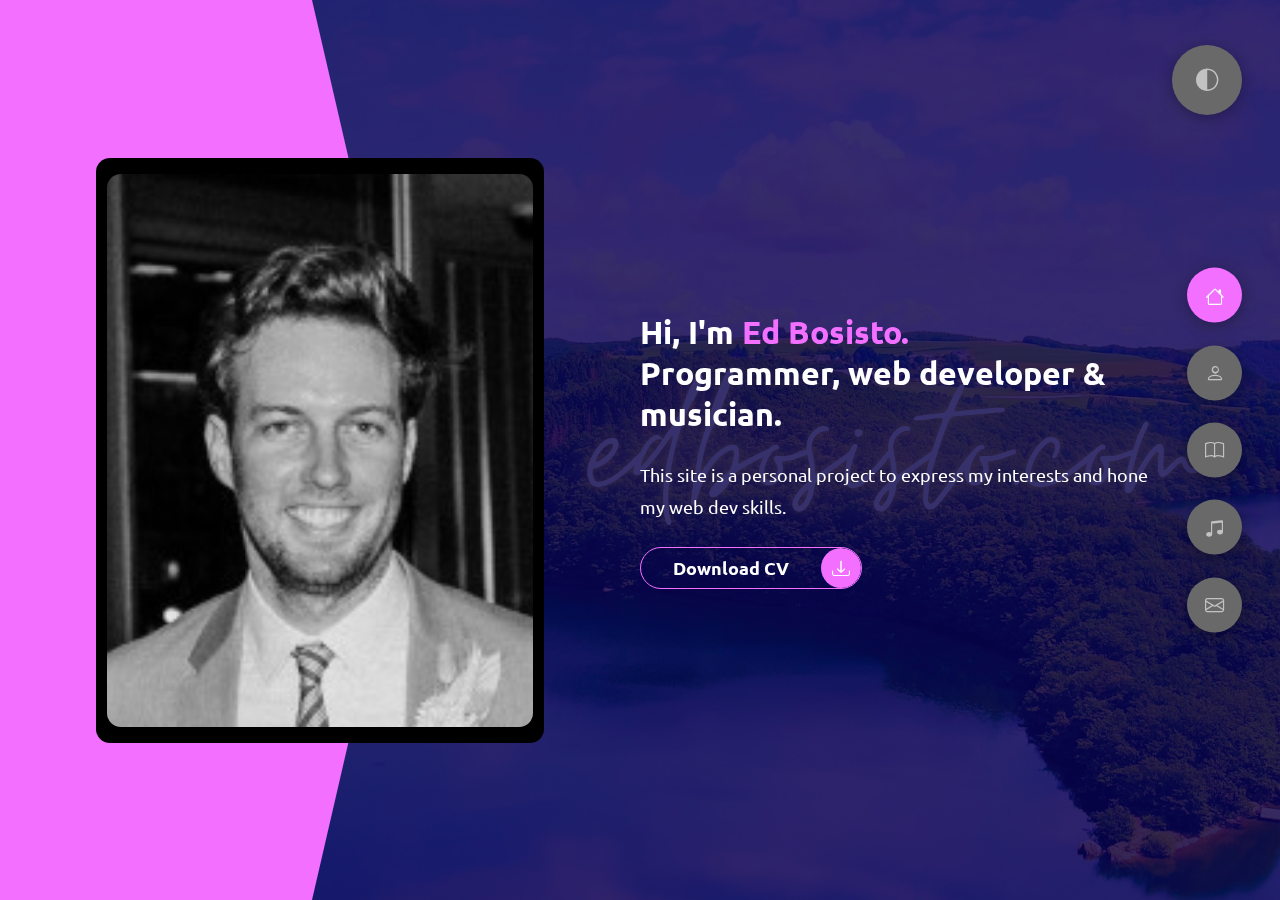
==== commit 5d47f064: "added background and new colour root variables" ====
--- a/index.html
+++ b/index.html
@@ -22,6 +22,7 @@
 </head>
 
 <body class="main-content">
+    <div class="background"></div>
     <header class="section sec1 header active" id="home">
         <div class="header-content">
             <div class="left-header">
--- a/styles/styles.css
+++ b/styles/styles.css
@@ -6,8 +6,14 @@
 }
 
 :root {
-  --color-primary: #010046;
-  --color-secondary: rgb(248, 175, 255);
+  --color-primary: rgb(4, 0, 83);
+  --color-secondary: rgb(243, 111, 255);
+  --color-primary-red: 4;
+  --color-primary-green: 0;
+  --color-primary-blue: 83;
+  --color-secondary-red: 243;
+  --color-secondary-green: 111;
+  --color-secondary-blue: 255;
   --color-white: white;
   --color-black: black;
   --color-grey0: rgb(212, 212, 212);
@@ -23,7 +29,13 @@
 
 .light-mode {
   --color-primary: rgb(250, 250, 250);
-  --color-secondary: #00aedf;
+  --color-secondary: rgb(0, 173, 216);
+  --color-primary-red: 250;
+  --color-primary-green: 250;
+  --color-primary-blue: 250;
+  --color-secondary-red: 0;
+  --color-secondary-green: 173;
+  --color-secondary-blue: 216;
   --color-white: rgb(105, 105, 105);
   --color-black: black;
   --color-grey0: rgb(212, 212, 212);
@@ -38,7 +50,7 @@
 }
 
 body {
-  background-color: var(--color-primary);
+  background-color: var(--color-secondary);
   font-family: "Ubuntu", sans-serif;
   font-size: 1.1rem;
   color: var(--color-white);
@@ -67,9 +79,19 @@
   padding: 3rem 18rem;
 }
 
+.background {
+  background-image: url("../img/banner-edbosisto.jpg");
+  position: fixed;
+  top: 0;
+  left: 0;
+  width: 100%;
+  height: 100%;
+  background-size: cover;
+  z-index: -2;
+}
+
 .section {
-  opacity: 1;
-  background-color: var(--color-primary);
+  background-color: rgba(var(--color-primary-red), var(--color-primary-green), var(--color-primary-blue), 0.8);
 }
 
 .sec1 {
